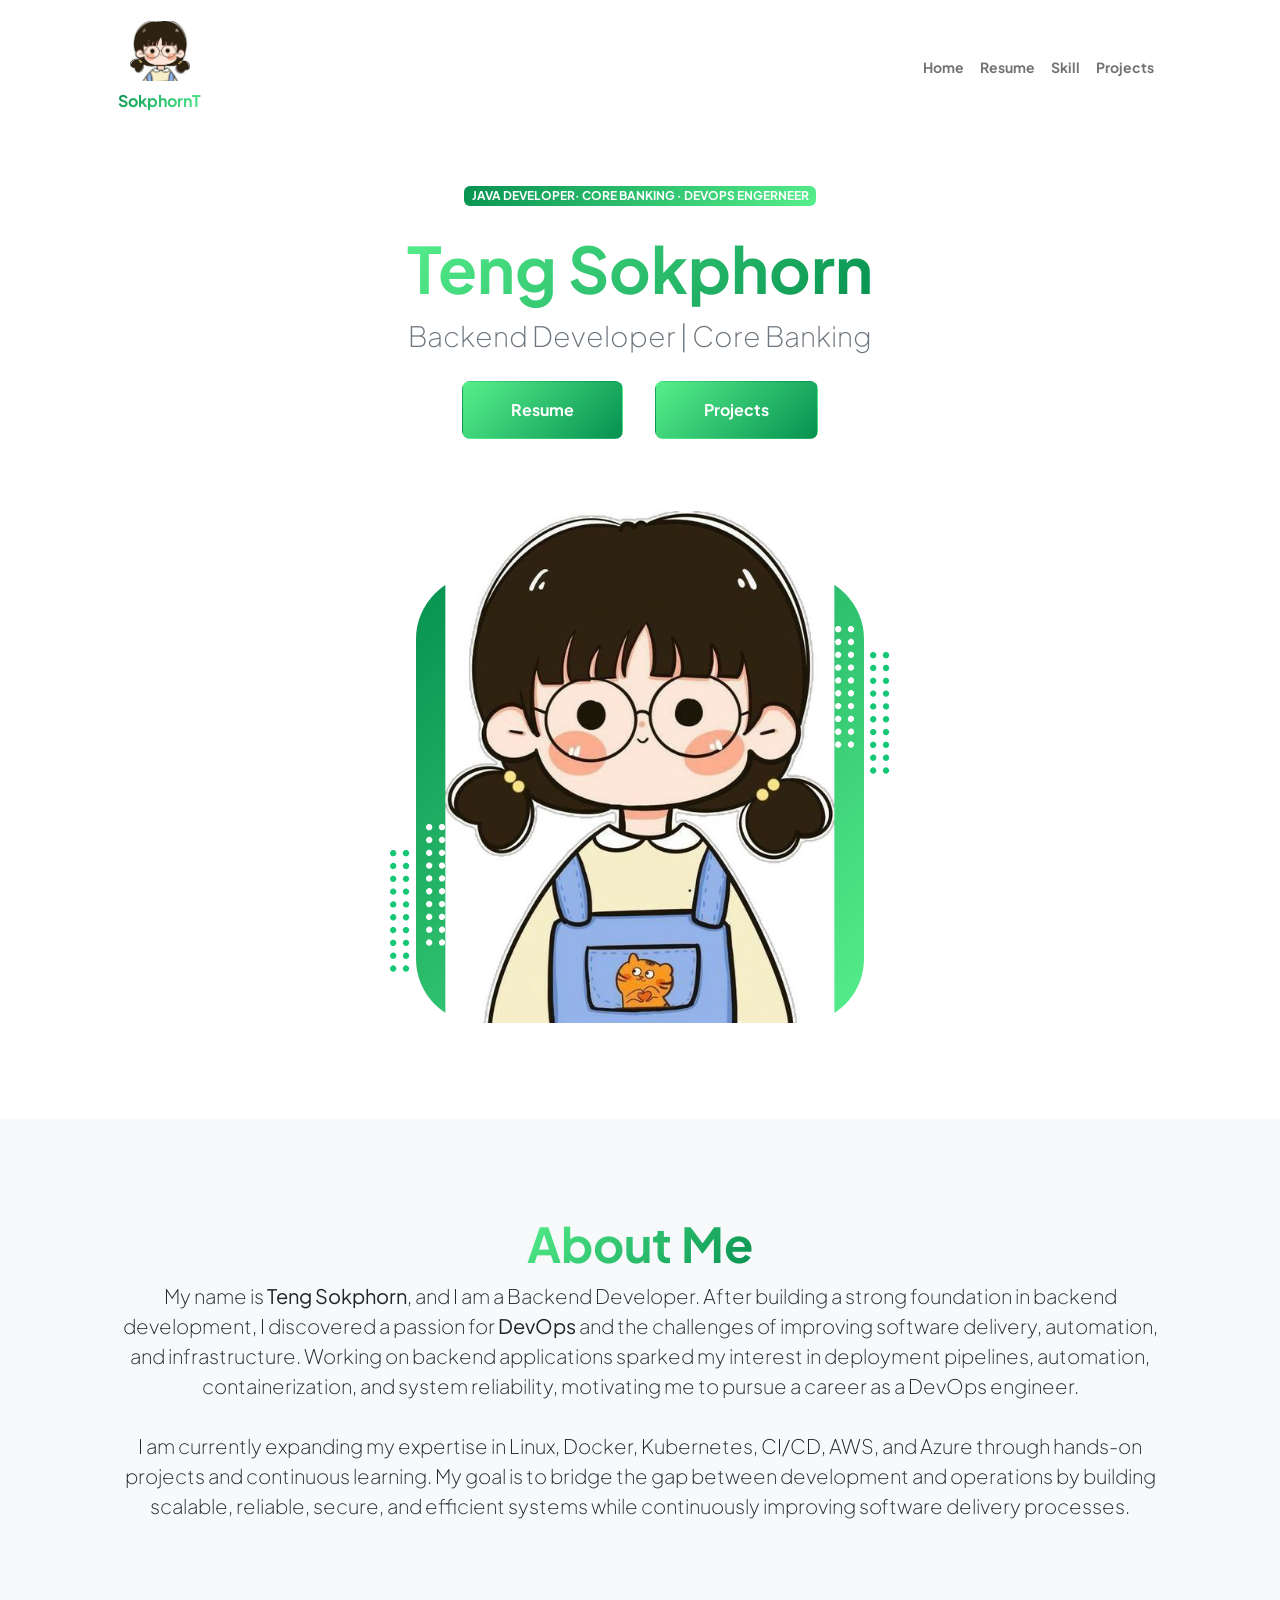
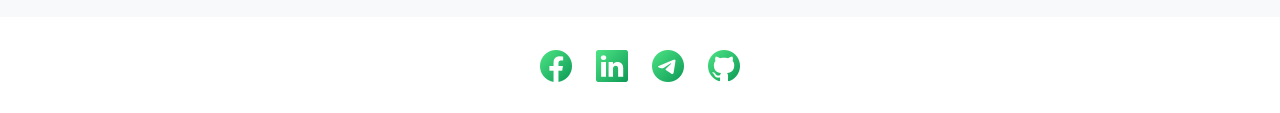
==== index.html @ 063fb477 "remove folder" ====
<!DOCTYPE html>
<html lang="en">
    <head>
        <meta charset="utf-8" />
        <meta name="viewport" content="width=device-width, initial-scale=1, shrink-to-fit=no" />
        <meta name="description" content="" />
        <meta name="author" content="" />
        <title>Sokphorn's Resume</title>
        <!-- Favicon-->
        <link rel="icon" type="image/x-icon" href="assets/girl_sk_1.png" />
        <!-- Custom Google font-->
        <link rel="preconnect" href="https://fonts.googleapis.com" />
        <link rel="preconnect" href="https://fonts.gstatic.com" crossorigin />
        <link href="https://fonts.googleapis.com/css2?family=Plus+Jakarta+Sans:wght@100;200;300;400;500;600;700;800;900&amp;display=swap" rel="stylesheet" />
        <!-- Bootstrap icons-->
        <link href="https://cdn.jsdelivr.net/npm/bootstrap-icons@1.8.1/font/bootstrap-icons.css" rel="stylesheet" />
        <!-- Core theme CSS (includes Bootstrap)-->
        <link href="css/styles.css" rel="stylesheet" />
    </head>
    <body class="d-flex flex-column h-100">
        <main class="flex-shrink-0">
            <!-- Navigation-->
            <nav class="navbar navbar-expand-lg navbar-light bg-white py-3">
                <div class="container px-5">
            
                    <a class="navbar-brand logo" href="index.html">
                        <img class="profile-imgs" src="assets/girl_sk_1.png" alt="SokphornT">
                        <span class="logo-text">SokphornT</span>
                    </a>
                    <button class="navbar-toggler" type="button" data-bs-toggle="collapse" data-bs-target="#navbarSupportedContent" aria-controls="navbarSupportedContent" aria-expanded="false" aria-label="Toggle navigation"><span class="navbar-toggler-icon"></span></button>
                    <div class="collapse navbar-collapse" id="navbarSupportedContent">
                        <ul class="navbar-nav ms-auto mb-2 mb-lg-0 small fw-bolder">
                            <li class="nav-item"><a class="nav-link" href="index.html">Home</a></li>
                            <li class="nav-item"><a class="nav-link" href="resume.html">Resume</a></li>
                            <li class="nav-item"><a class="nav-link" href="contact.html">Skill</a></li>
                            <li class="nav-item"><a class="nav-link" href="projects.html">Projects</a></li>
                        </ul>
                    </div>
                </div>
            </nav>
            <!-- Header-->
            <header class="py-5">
                <div class="container px-5 pb-5">
                    <div class="row gx-5 align-items-center">
                        <div class="col-xxl-5">
                            <!-- Header text content-->
                            <div class="text-center text-xxl-start">
                                <div class="badge bg-gradient-primary-to-secondary text-white mb-4"><div class="text-uppercase" style="color: white;">Java Developer&middot;  Core Banking &middot; DevOps Engerneer</div></div>
                                <h1 class="display-3 fw-bolder mb-2"><span class="text-gradient d-inline">Teng Sokphorn</span></h1>
                                <div class="fs-3 fw-light text-muted">Backend Developer | Core Banking</div>
                                <br>
                                <div class="d-grid gap-3 d-sm-flex justify-content-sm-center justify-content-xxl-start mb-4">
                                    <a class="btn btn-lg px-5 py-3 me-sm-3 fs-6 fw-bolder" href="resume.html" style="background: -webkit-linear-gradient(315deg, #21ea67c2 0%, #069150 100%); color: white;">Resume</a>
                                    <a class="btn btn-lg px-5 py-3 fs-6 fw-bolder" href="projects.html" style="background: -webkit-linear-gradient(315deg, #21ea67c2 0%, #069150 100%); color: white;">Projects</a>
                                </div>
                            </div>
                        </div>
                        <div class="col-xxl-7">
                            <!-- Header profile picture-->
                            <div class="d-flex justify-content-center mt-5 mt-xxl-0">
                                <div class="profile bg-gradient-primary-to-secondary">
                                    <!-- TIP: For best results, use a photo with a transparent background like the demo example below-->
                                    <!-- Watch a tutorial on how to do this on YouTube (link)-->
                                    <img class="profile-img" src="assets/girl.jpg" alt="..." />
                                    <div class="dots-1">
                                        <!-- SVG Dots-->
                                        <svg version="1.1" xmlns="http://www.w3.org/2000/svg" xmlns:xlink="http://www.w3.org/1999/xlink" x="0px" y="0px" viewBox="0 0 191.6 1215.4" style="enable-background: new 0 0 191.6 1215.4" xml:space="preserve">
                                            <g transform="translate(0.000000,1280.000000) scale(0.100000,-0.100000)">
                                                <path d="M227.7,12788.6c-105-35-200-141-222-248c-43-206,163-412,369-369c155,32,275,190,260,339c-11,105-90,213-190,262        C383.7,12801.6,289.7,12808.6,227.7,12788.6z"></path>
                                                <path d="M1507.7,12788.6c-151-50-253-216-222-362c25-119,136-230,254-255c194-41,395,142,375,339c-11,105-90,213-190,262        C1663.7,12801.6,1569.7,12808.6,1507.7,12788.6z"></path>
                                                <path d="M227.7,11508.6c-105-35-200-141-222-248c-43-206,163-412,369-369c155,32,275,190,260,339c-11,105-90,213-190,262        C383.7,11521.6,289.7,11528.6,227.7,11508.6z"></path>
                                                <path d="M1507.7,11508.6c-151-50-253-216-222-362c25-119,136-230,254-255c194-41,395,142,375,339c-11,105-90,213-190,262        C1663.7,11521.6,1569.7,11528.6,1507.7,11508.6z"></path>
                                                <path d="M227.7,10228.6c-105-35-200-141-222-248c-43-206,163-412,369-369c155,32,275,190,260,339c-11,105-90,213-190,262        C383.7,10241.6,289.7,10248.6,227.7,10228.6z"></path>
                                                <path d="M1507.7,10228.6c-105-35-200-141-222-248c-43-206,163-412,369-369c155,32,275,190,260,339c-11,105-90,213-190,262        C1663.7,10241.6,1569.7,10248.6,1507.7,10228.6z"></path>
                                                <path d="M227.7,8948.6c-105-35-200-141-222-248c-43-206,163-412,369-369c155,32,275,190,260,339c-11,105-90,213-190,262        C383.7,8961.6,289.7,8968.6,227.7,8948.6z"></path>
                                                <path d="M1507.7,8948.6c-105-35-200-141-222-248c-43-206,163-412,369-369c155,32,275,190,260,339c-11,105-90,213-190,262        C1663.7,8961.6,1569.7,8968.6,1507.7,8948.6z"></path>
                                                <path d="M227.7,7668.6c-105-35-200-141-222-248c-43-206,163-412,369-369c155,32,275,190,260,339c-11,105-90,213-190,262        C383.7,7681.6,289.7,7688.6,227.7,7668.6z"></path>
                                                <path d="M1507.7,7668.6c-105-35-200-141-222-248c-43-206,163-412,369-369c155,32,275,190,260,339c-11,105-90,213-190,262        C1663.7,7681.6,1569.7,7688.6,1507.7,7668.6z"></path>
                                                <path d="M227.7,6388.6c-105-35-200-141-222-248c-43-206,163-412,369-369c155,32,275,190,260,339c-11,105-90,213-190,262        C383.7,6401.6,289.7,6408.6,227.7,6388.6z"></path>
                                                <path d="M1507.7,6388.6c-105-35-200-141-222-248c-43-206,163-412,369-369c155,32,275,190,260,339c-11,105-90,213-190,262        C1663.7,6401.6,1569.7,6408.6,1507.7,6388.6z"></path>
                                                <path d="M227.7,5108.6c-105-35-200-141-222-248c-43-206,163-412,369-369c155,32,275,190,260,339c-11,105-90,213-190,262        C383.7,5121.6,289.7,5128.6,227.7,5108.6z"></path>
                                                <path d="M1507.7,5108.6c-105-35-200-141-222-248c-43-206,163-412,369-369c155,32,275,190,260,339c-11,105-90,213-190,262        C1663.7,5121.6,1569.7,5128.6,1507.7,5108.6z"></path>
                                                <path d="M227.7,3828.6c-105-35-200-141-222-248c-43-206,163-412,369-369c155,32,275,190,260,339c-11,105-90,213-190,262        C383.7,3841.6,289.7,3848.6,227.7,3828.6z"></path>
                                                <path d="M1507.7,3828.6c-105-35-200-141-222-248c-43-206,163-412,369-369c155,32,275,190,260,339c-11,105-90,213-190,262        C1663.7,3841.6,1569.7,3848.6,1507.7,3828.6z"></path>
                                                <path d="M227.7,2548.6c-105-35-200-141-222-248c-43-206,163-412,369-369c155,32,275,190,260,339c-11,105-90,213-190,262        C383.7,2561.6,289.7,2568.6,227.7,2548.6z"></path>
                                                <path d="M1507.7,2548.6c-105-35-200-141-222-248c-43-206,163-412,369-369c155,32,275,190,260,339c-11,105-90,213-190,262        C1663.7,2561.6,1569.7,2568.6,1507.7,2548.6z"></path>
                                                <path d="M227.7,1268.6c-105-35-200-141-222-248c-43-206,163-412,369-369c155,32,275,190,260,339c-11,105-90,213-190,262        C383.7,1281.6,289.7,1288.6,227.7,1268.6z"></path>
                                                <path d="M1507.7,1268.6c-105-35-200-141-222-248c-43-206,163-412,369-369c155,32,275,190,260,339c-11,105-90,213-190,262        C1663.7,1281.6,1569.7,1288.6,1507.7,1268.6z"></path>
                                            </g>
                                        </svg>
                                        <!-- END of SVG dots-->
                                    </div>
                                    <div class="dots-2">
                                        <!-- SVG Dots-->
                                        <svg version="1.1" xmlns="http://www.w3.org/2000/svg" xmlns:xlink="http://www.w3.org/1999/xlink" x="0px" y="0px" viewBox="0 0 191.6 1215.4" style="enable-background: new 0 0 191.6 1215.4" xml:space="preserve">
                                            <g transform="translate(0.000000,1280.000000) scale(0.100000,-0.100000)">
                                                <path d="M227.7,12788.6c-105-35-200-141-222-248c-43-206,163-412,369-369c155,32,275,190,260,339c-11,105-90,213-190,262        C383.7,12801.6,289.7,12808.6,227.7,12788.6z"></path>
                                                <path d="M1507.7,12788.6c-151-50-253-216-222-362c25-119,136-230,254-255c194-41,395,142,375,339c-11,105-90,213-190,262        C1663.7,12801.6,1569.7,12808.6,1507.7,12788.6z"></path>
                                                <path d="M227.7,11508.6c-105-35-200-141-222-248c-43-206,163-412,369-369c155,32,275,190,260,339c-11,105-90,213-190,262        C383.7,11521.6,289.7,11528.6,227.7,11508.6z"></path>
                                                <path d="M1507.7,11508.6c-151-50-253-216-222-362c25-119,136-230,254-255c194-41,395,142,375,339c-11,105-90,213-190,262        C1663.7,11521.6,1569.7,11528.6,1507.7,11508.6z"></path>
                                                <path d="M227.7,10228.6c-105-35-200-141-222-248c-43-206,163-412,369-369c155,32,275,190,260,339c-11,105-90,213-190,262        C383.7,10241.6,289.7,10248.6,227.7,10228.6z"></path>
                                                <path d="M1507.7,10228.6c-105-35-200-141-222-248c-43-206,163-412,369-369c155,32,275,190,260,339c-11,105-90,213-190,262        C1663.7,10241.6,1569.7,10248.6,1507.7,10228.6z"></path>
                                                <path d="M227.7,8948.6c-105-35-200-141-222-248c-43-206,163-412,369-369c155,32,275,190,260,339c-11,105-90,213-190,262        C383.7,8961.6,289.7,8968.6,227.7,8948.6z"></path>
                                                <path d="M1507.7,8948.6c-105-35-200-141-222-248c-43-206,163-412,369-369c155,32,275,190,260,339c-11,105-90,213-190,262        C1663.7,8961.6,1569.7,8968.6,1507.7,8948.6z"></path>
                                                <path d="M227.7,7668.6c-105-35-200-141-222-248c-43-206,163-412,369-369c155,32,275,190,260,339c-11,105-90,213-190,262        C383.7,7681.6,289.7,7688.6,227.7,7668.6z"></path>
                                                <path d="M1507.7,7668.6c-105-35-200-141-222-248c-43-206,163-412,369-369c155,32,275,190,260,339c-11,105-90,213-190,262        C1663.7,7681.6,1569.7,7688.6,1507.7,7668.6z"></path>
                                                <path d="M227.7,6388.6c-105-35-200-141-222-248c-43-206,163-412,369-369c155,32,275,190,260,339c-11,105-90,213-190,262        C383.7,6401.6,289.7,6408.6,227.7,6388.6z"></path>
                                                <path d="M1507.7,6388.6c-105-35-200-141-222-248c-43-206,163-412,369-369c155,32,275,190,260,339c-11,105-90,213-190,262        C1663.7,6401.6,1569.7,6408.6,1507.7,6388.6z"></path>
                                                <path d="M227.7,5108.6c-105-35-200-141-222-248c-43-206,163-412,369-369c155,32,275,190,260,339c-11,105-90,213-190,262        C383.7,5121.6,289.7,5128.6,227.7,5108.6z"></path>
                                                <path d="M1507.7,5108.6c-105-35-200-141-222-248c-43-206,163-412,369-369c155,32,275,190,260,339c-11,105-90,213-190,262        C1663.7,5121.6,1569.7,5128.6,1507.7,5108.6z"></path>
                                                <path d="M227.7,3828.6c-105-35-200-141-222-248c-43-206,163-412,369-369c155,32,275,190,260,339c-11,105-90,213-190,262        C383.7,3841.6,289.7,3848.6,227.7,3828.6z"></path>
                                                <path d="M1507.7,3828.6c-105-35-200-141-222-248c-43-206,163-412,369-369c155,32,275,190,260,339c-11,105-90,213-190,262        C1663.7,3841.6,1569.7,3848.6,1507.7,3828.6z"></path>
                                                <path d="M227.7,2548.6c-105-35-200-141-222-248c-43-206,163-412,369-369c155,32,275,190,260,339c-11,105-90,213-190,262        C383.7,2561.6,289.7,2568.6,227.7,2548.6z"></path>
                                                <path d="M1507.7,2548.6c-105-35-200-141-222-248c-43-206,163-412,369-369c155,32,275,190,260,339c-11,105-90,213-190,262        C1663.7,2561.6,1569.7,2568.6,1507.7,2548.6z"></path>
                                                <path d="M227.7,1268.6c-105-35-200-141-222-248c-43-206,163-412,369-369c155,32,275,190,260,339c-11,105-90,213-190,262        C383.7,1281.6,289.7,1288.6,227.7,1268.6z"></path>
                                                <path d="M1507.7,1268.6c-105-35-200-141-222-248c-43-206,163-412,369-369c155,32,275,190,260,339c-11,105-90,213-190,262        C1663.7,1281.6,1569.7,1288.6,1507.7,1268.6z"></path>
                                            </g>
                                        </svg>
                                        <!-- END of SVG dots-->
                                    </div>
                                    <div class="dots-3">
                                        <!-- SVG Dots-->
                                        <svg version="1.1" xmlns="http://www.w3.org/2000/svg" xmlns:xlink="http://www.w3.org/1999/xlink" x="0px" y="0px" viewBox="0 0 191.6 1215.4" style="enable-background: new 0 0 191.6 1215.4" xml:space="preserve">
                                            <g transform="translate(0.000000,1280.000000) scale(0.100000,-0.100000)">
                                                <path d="M227.7,12788.6c-105-35-200-141-222-248c-43-206,163-412,369-369c155,32,275,190,260,339c-11,105-90,213-190,262        C383.7,12801.6,289.7,12808.6,227.7,12788.6z"></path>
                                                <path d="M1507.7,12788.6c-151-50-253-216-222-362c25-119,136-230,254-255c194-41,395,142,375,339c-11,105-90,213-190,262        C1663.7,12801.6,1569.7,12808.6,1507.7,12788.6z"></path>
                                                <path d="M227.7,11508.6c-105-35-200-141-222-248c-43-206,163-412,369-369c155,32,275,190,260,339c-11,105-90,213-190,262        C383.7,11521.6,289.7,11528.6,227.7,11508.6z"></path>
                                                <path d="M1507.7,11508.6c-151-50-253-216-222-362c25-119,136-230,254-255c194-41,395,142,375,339c-11,105-90,213-190,262        C1663.7,11521.6,1569.7,11528.6,1507.7,11508.6z"></path>
                                                <path d="M227.7,10228.6c-105-35-200-141-222-248c-43-206,163-412,369-369c155,32,275,190,260,339c-11,105-90,213-190,262        C383.7,10241.6,289.7,10248.6,227.7,10228.6z"></path>
                                                <path d="M1507.7,10228.6c-105-35-200-141-222-248c-43-206,163-412,369-369c155,32,275,190,260,339c-11,105-90,213-190,262        C1663.7,10241.6,1569.7,10248.6,1507.7,10228.6z"></path>
                                                <path d="M227.7,8948.6c-105-35-200-141-222-248c-43-206,163-412,369-369c155,32,275,190,260,339c-11,105-90,213-190,262        C383.7,8961.6,289.7,8968.6,227.7,8948.6z"></path>
                                                <path d="M1507.7,8948.6c-105-35-200-141-222-248c-43-206,163-412,369-369c155,32,275,190,260,339c-11,105-90,213-190,262        C1663.7,8961.6,1569.7,8968.6,1507.7,8948.6z"></path>
                                                <path d="M227.7,7668.6c-105-35-200-141-222-248c-43-206,163-412,369-369c155,32,275,190,260,339c-11,105-90,213-190,262        C383.7,7681.6,289.7,7688.6,227.7,7668.6z"></path>
                                                <path d="M1507.7,7668.6c-105-35-200-141-222-248c-43-206,163-412,369-369c155,32,275,190,260,339c-11,105-90,213-190,262        C1663.7,7681.6,1569.7,7688.6,1507.7,7668.6z"></path>
                                                <path d="M227.7,6388.6c-105-35-200-141-222-248c-43-206,163-412,369-369c155,32,275,190,260,339c-11,105-90,213-190,262        C383.7,6401.6,289.7,6408.6,227.7,6388.6z"></path>
                                                <path d="M1507.7,6388.6c-105-35-200-141-222-248c-43-206,163-412,369-369c155,32,275,190,260,339c-11,105-90,213-190,262        C1663.7,6401.6,1569.7,6408.6,1507.7,6388.6z"></path>
                                                <path d="M227.7,5108.6c-105-35-200-141-222-248c-43-206,163-412,369-369c155,32,275,190,260,339c-11,105-90,213-190,262        C383.7,5121.6,289.7,5128.6,227.7,5108.6z"></path>
                                                <path d="M1507.7,5108.6c-105-35-200-141-222-248c-43-206,163-412,369-369c155,32,275,190,260,339c-11,105-90,213-190,262        C1663.7,5121.6,1569.7,5128.6,1507.7,5108.6z"></path>
                                                <path d="M227.7,3828.6c-105-35-200-141-222-248c-43-206,163-412,369-369c155,32,275,190,260,339c-11,105-90,213-190,262        C383.7,3841.6,289.7,3848.6,227.7,3828.6z"></path>
                                                <path d="M1507.7,3828.6c-105-35-200-141-222-248c-43-206,163-412,369-369c155,32,275,190,260,339c-11,105-90,213-190,262        C1663.7,3841.6,1569.7,3848.6,1507.7,3828.6z"></path>
                                                <path d="M227.7,2548.6c-105-35-200-141-222-248c-43-206,163-412,369-369c155,32,275,190,260,339c-11,105-90,213-190,262        C383.7,2561.6,289.7,2568.6,227.7,2548.6z"></path>
                                                <path d="M1507.7,2548.6c-105-35-200-141-222-248c-43-206,163-412,369-369c155,32,275,190,260,339c-11,105-90,213-190,262        C1663.7,2561.6,1569.7,2568.6,1507.7,2548.6z"></path>
                                                <path d="M227.7,1268.6c-105-35-200-141-222-248c-43-206,163-412,369-369c155,32,275,190,260,339c-11,105-90,213-190,262        C383.7,1281.6,289.7,1288.6,227.7,1268.6z"></path>
                                                <path d="M1507.7,1268.6c-105-35-200-141-222-248c-43-206,163-412,369-369c155,32,275,190,260,339c-11,105-90,213-190,262        C1663.7,1281.6,1569.7,1288.6,1507.7,1268.6z"></path>
                                            </g>
                                        </svg>
                                        <!-- END of SVG dots-->
                                    </div>
                                    <div class="dots-4">
                                        <!-- SVG Dots-->
                                        <svg version="1.1" xmlns="http://www.w3.org/2000/svg" xmlns:xlink="http://www.w3.org/1999/xlink" x="0px" y="0px" viewBox="0 0 191.6 1215.4" style="enable-background: new 0 0 191.6 1215.4" xml:space="preserve">
                                            <g transform="translate(0.000000,1280.000000) scale(0.100000,-0.100000)">
                                                <path d="M227.7,12788.6c-105-35-200-141-222-248c-43-206,163-412,369-369c155,32,275,190,260,339c-11,105-90,213-190,262        C383.7,12801.6,289.7,12808.6,227.7,12788.6z"></path>
                                                <path d="M1507.7,12788.6c-151-50-253-216-222-362c25-119,136-230,254-255c194-41,395,142,375,339c-11,105-90,213-190,262        C1663.7,12801.6,1569.7,12808.6,1507.7,12788.6z"></path>
                                                <path d="M227.7,11508.6c-105-35-200-141-222-248c-43-206,163-412,369-369c155,32,275,190,260,339c-11,105-90,213-190,262        C383.7,11521.6,289.7,11528.6,227.7,11508.6z"></path>
                                                <path d="M1507.7,11508.6c-151-50-253-216-222-362c25-119,136-230,254-255c194-41,395,142,375,339c-11,105-90,213-190,262        C1663.7,11521.6,1569.7,11528.6,1507.7,11508.6z"></path>
                                                <path d="M227.7,10228.6c-105-35-200-141-222-248c-43-206,163-412,369-369c155,32,275,190,260,339c-11,105-90,213-190,262        C383.7,10241.6,289.7,10248.6,227.7,10228.6z"></path>
                                                <path d="M1507.7,10228.6c-105-35-200-141-222-248c-43-206,163-412,369-369c155,32,275,190,260,339c-11,105-90,213-190,262        C1663.7,10241.6,1569.7,10248.6,1507.7,10228.6z"></path>
                                                <path d="M227.7,8948.6c-105-35-200-141-222-248c-43-206,163-412,369-369c155,32,275,190,260,339c-11,105-90,213-190,262        C383.7,8961.6,289.7,8968.6,227.7,8948.6z"></path>
                                                <path d="M1507.7,8948.6c-105-35-200-141-222-248c-43-206,163-412,369-369c155,32,275,190,260,339c-11,105-90,213-190,262        C1663.7,8961.6,1569.7,8968.6,1507.7,8948.6z"></path>
                                                <path d="M227.7,7668.6c-105-35-200-141-222-248c-43-206,163-412,369-369c155,32,275,190,260,339c-11,105-90,213-190,262        C383.7,7681.6,289.7,7688.6,227.7,7668.6z"></path>
                                                <path d="M1507.7,7668.6c-105-35-200-141-222-248c-43-206,163-412,369-369c155,32,275,190,260,339c-11,105-90,213-190,262        C1663.7,7681.6,1569.7,7688.6,1507.7,7668.6z"></path>
                                                <path d="M227.7,6388.6c-105-35-200-141-222-248c-43-206,163-412,369-369c155,32,275,190,260,339c-11,105-90,213-190,262        C383.7,6401.6,289.7,6408.6,227.7,6388.6z"></path>
                                                <path d="M1507.7,6388.6c-105-35-200-141-222-248c-43-206,163-412,369-369c155,32,275,190,260,339c-11,105-90,213-190,262        C1663.7,6401.6,1569.7,6408.6,1507.7,6388.6z"></path>
                                                <path d="M227.7,5108.6c-105-35-200-141-222-248c-43-206,163-412,369-369c155,32,275,190,260,339c-11,105-90,213-190,262        C383.7,5121.6,289.7,5128.6,227.7,5108.6z"></path>
                                                <path d="M1507.7,5108.6c-105-35-200-141-222-248c-43-206,163-412,369-369c155,32,275,190,260,339c-11,105-90,213-190,262        C1663.7,5121.6,1569.7,5128.6,1507.7,5108.6z"></path>
                                                <path d="M227.7,3828.6c-105-35-200-141-222-248c-43-206,163-412,369-369c155,32,275,190,260,339c-11,105-90,213-190,262        C383.7,3841.6,289.7,3848.6,227.7,3828.6z"></path>
                                                <path d="M1507.7,3828.6c-105-35-200-141-222-248c-43-206,163-412,369-369c155,32,275,190,260,339c-11,105-90,213-190,262        C1663.7,3841.6,1569.7,3848.6,1507.7,3828.6z"></path>
                                                <path d="M227.7,2548.6c-105-35-200-141-222-248c-43-206,163-412,369-369c155,32,275,190,260,339c-11,105-90,213-190,262        C383.7,2561.6,289.7,2568.6,227.7,2548.6z"></path>
                                                <path d="M1507.7,2548.6c-105-35-200-141-222-248c-43-206,163-412,369-369c155,32,275,190,260,339c-11,105-90,213-190,262        C1663.7,2561.6,1569.7,2568.6,1507.7,2548.6z"></path>
                                                <path d="M227.7,1268.6c-105-35-200-141-222-248c-43-206,163-412,369-369c155,32,275,190,260,339c-11,105-90,213-190,262        C383.7,1281.6,289.7,1288.6,227.7,1268.6z"></path>
                                                <path d="M1507.7,1268.6c-105-35-200-141-222-248c-43-206,163-412,369-369c155,32,275,190,260,339c-11,105-90,213-190,262        C1663.7,1281.6,1569.7,1288.6,1507.7,1268.6z"></path>
                                            </g>
                                        </svg>
                                        <!-- END of SVG dots-->
                                    </div>
                                </div>
                            </div>
                        </div>
                    </div>
                </div>
            </header>
            <!-- About Section-->
            <section class="bg-light py-5">
                <div class="container px-5">
                    <div class="row gx-5 justify-content-center">
                        <div class="col-xxl-8">
                            <div class="text-center my-5">
                                <h2 class="display-5 fw-bolder"><span class="text-gradient d-inline">About Me</span></h2>
                                <dev class="lead fw-light mb-4">
                                    My name is <b>Teng Sokphorn</b>, and I am a Backend Developer.
                                     After building a strong foundation in backend development, 
                                     I discovered a passion for <b>DevOps</b> and the challenges of improving software delivery, automation, 
                                     and infrastructure. Working on backend applications sparked my interest in deployment pipelines, 
                                     automation, containerization, and system reliability, motivating me to pursue a career as a 
                                     DevOps engineer.
                                   <br>
                                   <br>
                                 I am currently expanding my expertise in Linux, Docker, Kubernetes, CI/CD, AWS, and Azure through hands-on projects and continuous learning. My goal is to bridge the gap between development and operations by building scalable, reliable, secure, and efficient systems while continuously improving software delivery processes.

                                    
                                    
                                    <!-- My name is <b>Teng Sokphorn</b> I'm a backend Developer, 
                                    after building a strong foundation in backend development, 
                                    I discovered a passion for DevOps and the challenges of improving software delivery and infrastructure.
                                     Working on backend applications sparked my interest in solving deployment, automation, 
                                     and system reliability issues, leading me to pursue a career as a <b>DevOps</b> engineer. 
                                     I am currently expanding my skills in Linux, Docker, Kubernetes, CI/CD, AWS, 
                                     and Azure through hands-on projects and continuous learning. My goal is to bridge development 
                                     and operations by building scalable, reliable, and efficient systems. -->
                                       <!-- <div  style="text-align: left;">There are some reason of moving: 
                                   <br> 1. I enjoy automation
                                   <br>  2.I want to learn cloud technologies
                                    <br> 3. I like solving infrastructure problems
                                   <br>  4. I enjoy Continuous Integration and Continuous Deployment (CI/CD)
                                   <br>  5. I enjoy working with developers and operations
                                   <br>  6. I want to improve system reliability
                                   <br>  7. I enjoy continuous learning
                                    <br> 8. I want to understand the complete software lifecycle
                                   <br>  9. I enjoy Linux and scripting
                                   <br>  10. Better career growth
                                </dev> -->
                            </dev>
                               
                            </div>
                        </div>
                    </div>
                </div>
            </section>
            <br>
             <div class="d-flex justify-content-center fs-2 gap-4">
                                    <a class="text-gradient" href="https://www.facebook.com/sokphornTENG7"><i class="bi bi-facebook"></i></a>
                                    <a class="text-gradient" href="#!"><i class="bi bi-linkedin"></i></a>
                                    <a class="text-gradient" href="https://t.me/SokphornT"><i class="bi bi-telegram"></i></a>
                                    <a class="text-gradient" href="https://github.com/SokphornTeng?tab=repositories"><i class="bi bi-github"></i></a>
                                </div>
        </main>
        <!-- Footer-->
        <!-- <footer class="bg-white py-4 mt-auto">
            <div class="container px-5">
                <div class="row align-items-center justify-content-between flex-column flex-sm-row">
               
                    </div>
               
                  

                    </div>
                </div>
            </div>
        </footer> -->
        <!-- Bootstrap core JS-->
         <br>
        <script src="https://cdn.jsdelivr.net/npm/bootstrap@5.2.3/dist/js/bootstrap.bundle.min.js"></script>
        <!-- Core theme JS-->
        <script src="js/scripts.js"></script>
    </body>
</html>
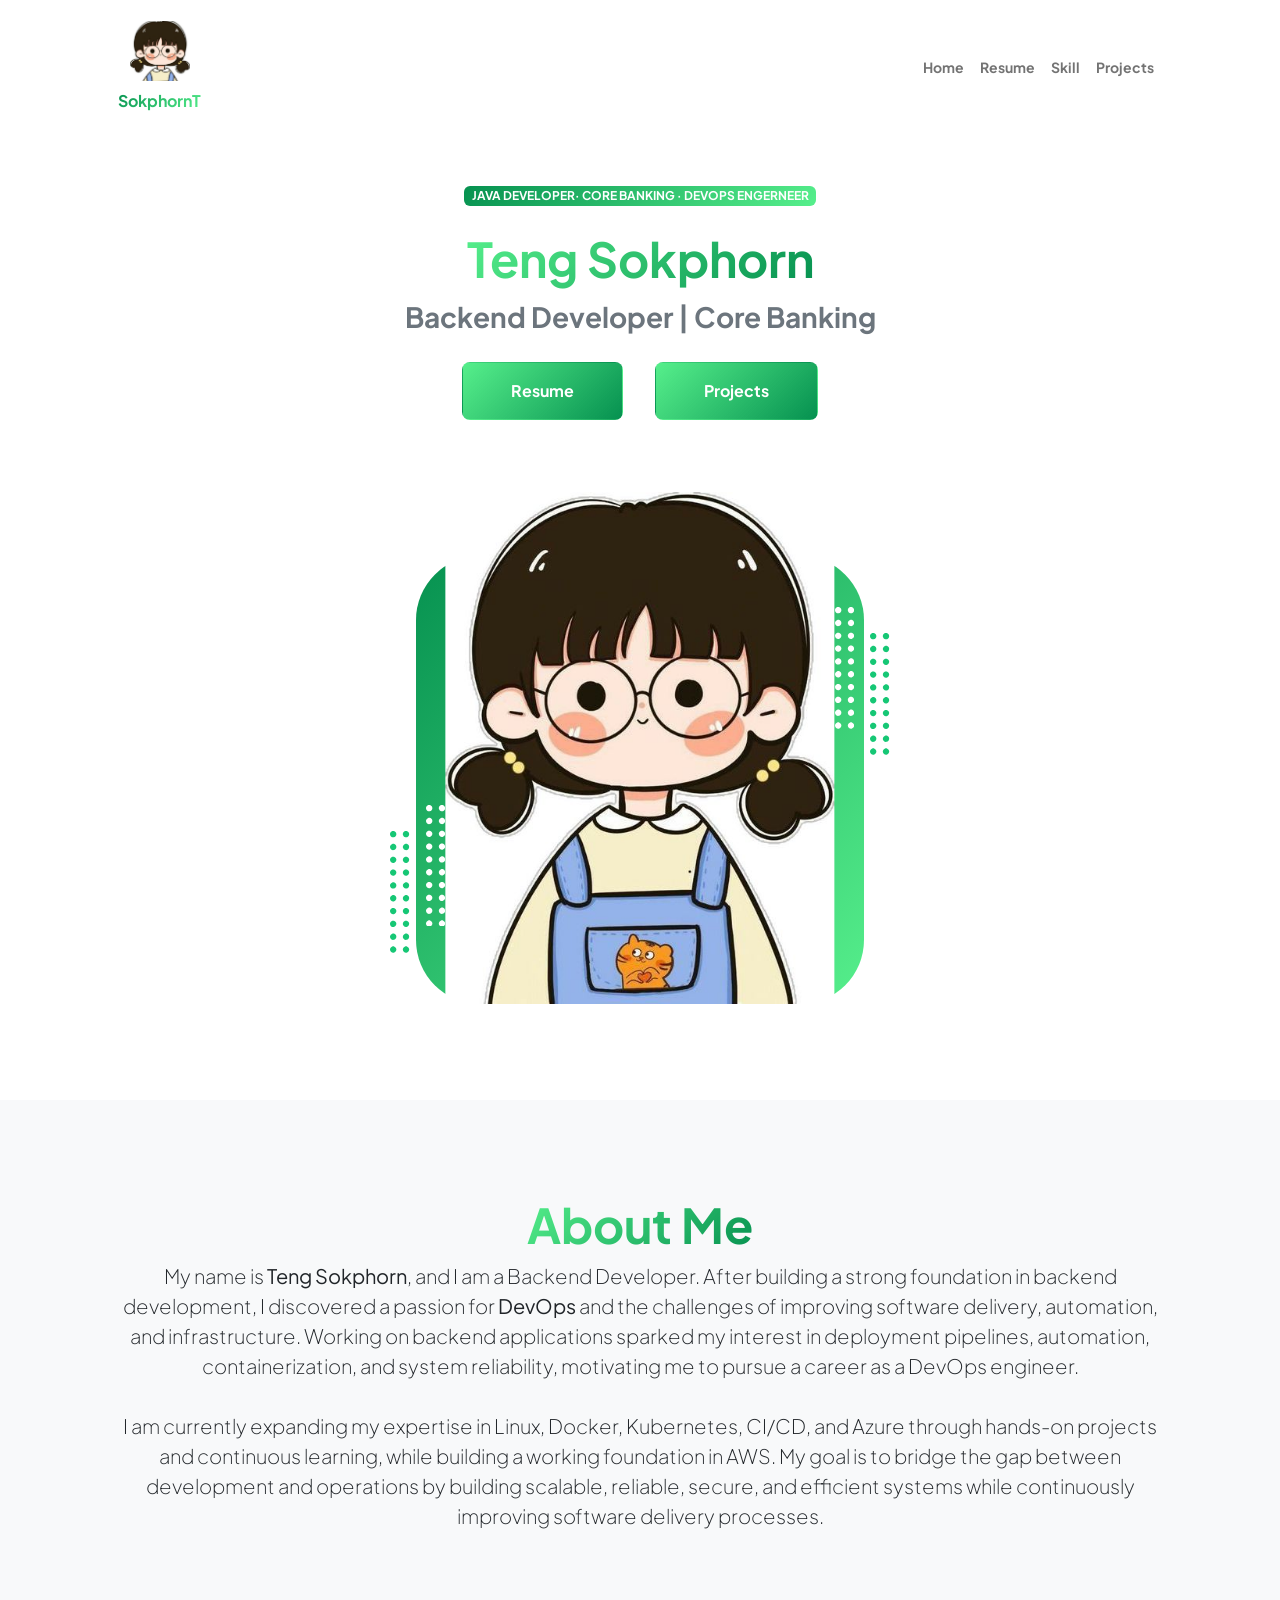
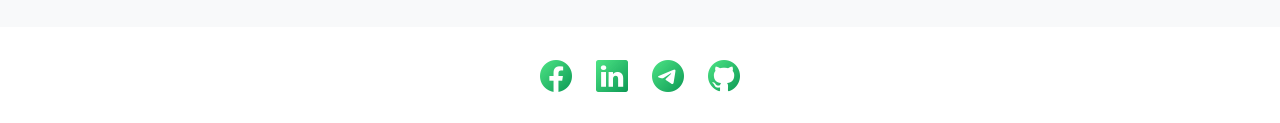
==== commit a04fb28c: "just update for v1" ====
--- a/index.html
+++ b/index.html
@@ -46,8 +46,8 @@
                             <!-- Header text content-->
                             <div class="text-center text-xxl-start">
                                 <div class="badge bg-gradient-primary-to-secondary text-white mb-4"><div class="text-uppercase" style="color: white;">Java Developer&middot;  Core Banking &middot; DevOps Engerneer</div></div>
-                                <h1 class="display-3 fw-bolder mb-2"><span class="text-gradient d-inline">Teng Sokphorn</span></h1>
-                                <div class="fs-3 fw-light text-muted">Backend Developer | Core Banking</div>
+                                <h1 class="display-5 fw-bolder mb-2"><span class="text-gradient d-inline">Teng Sokphorn</span></h1>
+                                <div class="fs-3 fw-light text-muted fw-bolder ">Backend Developer | Core Banking</div>
                                 <br>
                                 <div class="d-grid gap-3 d-sm-flex justify-content-sm-center justify-content-xxl-start mb-4">
                                     <a class="btn btn-lg px-5 py-3 me-sm-3 fs-6 fw-bolder" href="resume.html" style="background: -webkit-linear-gradient(315deg, #21ea67c2 0%, #069150 100%); color: white;">Resume</a>
@@ -196,7 +196,7 @@
                                      DevOps engineer.
                                    <br>
                                    <br>
-                                 I am currently expanding my expertise in Linux, Docker, Kubernetes, CI/CD, AWS, and Azure through hands-on projects and continuous learning. My goal is to bridge the gap between development and operations by building scalable, reliable, secure, and efficient systems while continuously improving software delivery processes.
+                                 I am currently expanding my expertise in Linux, Docker, Kubernetes, CI/CD, and Azure through hands-on projects and continuous learning, while building a working foundation in AWS. My goal is to bridge the gap between development and operations by building scalable, reliable, secure, and efficient systems while continuously improving software delivery processes.
 
                                     
                                     
